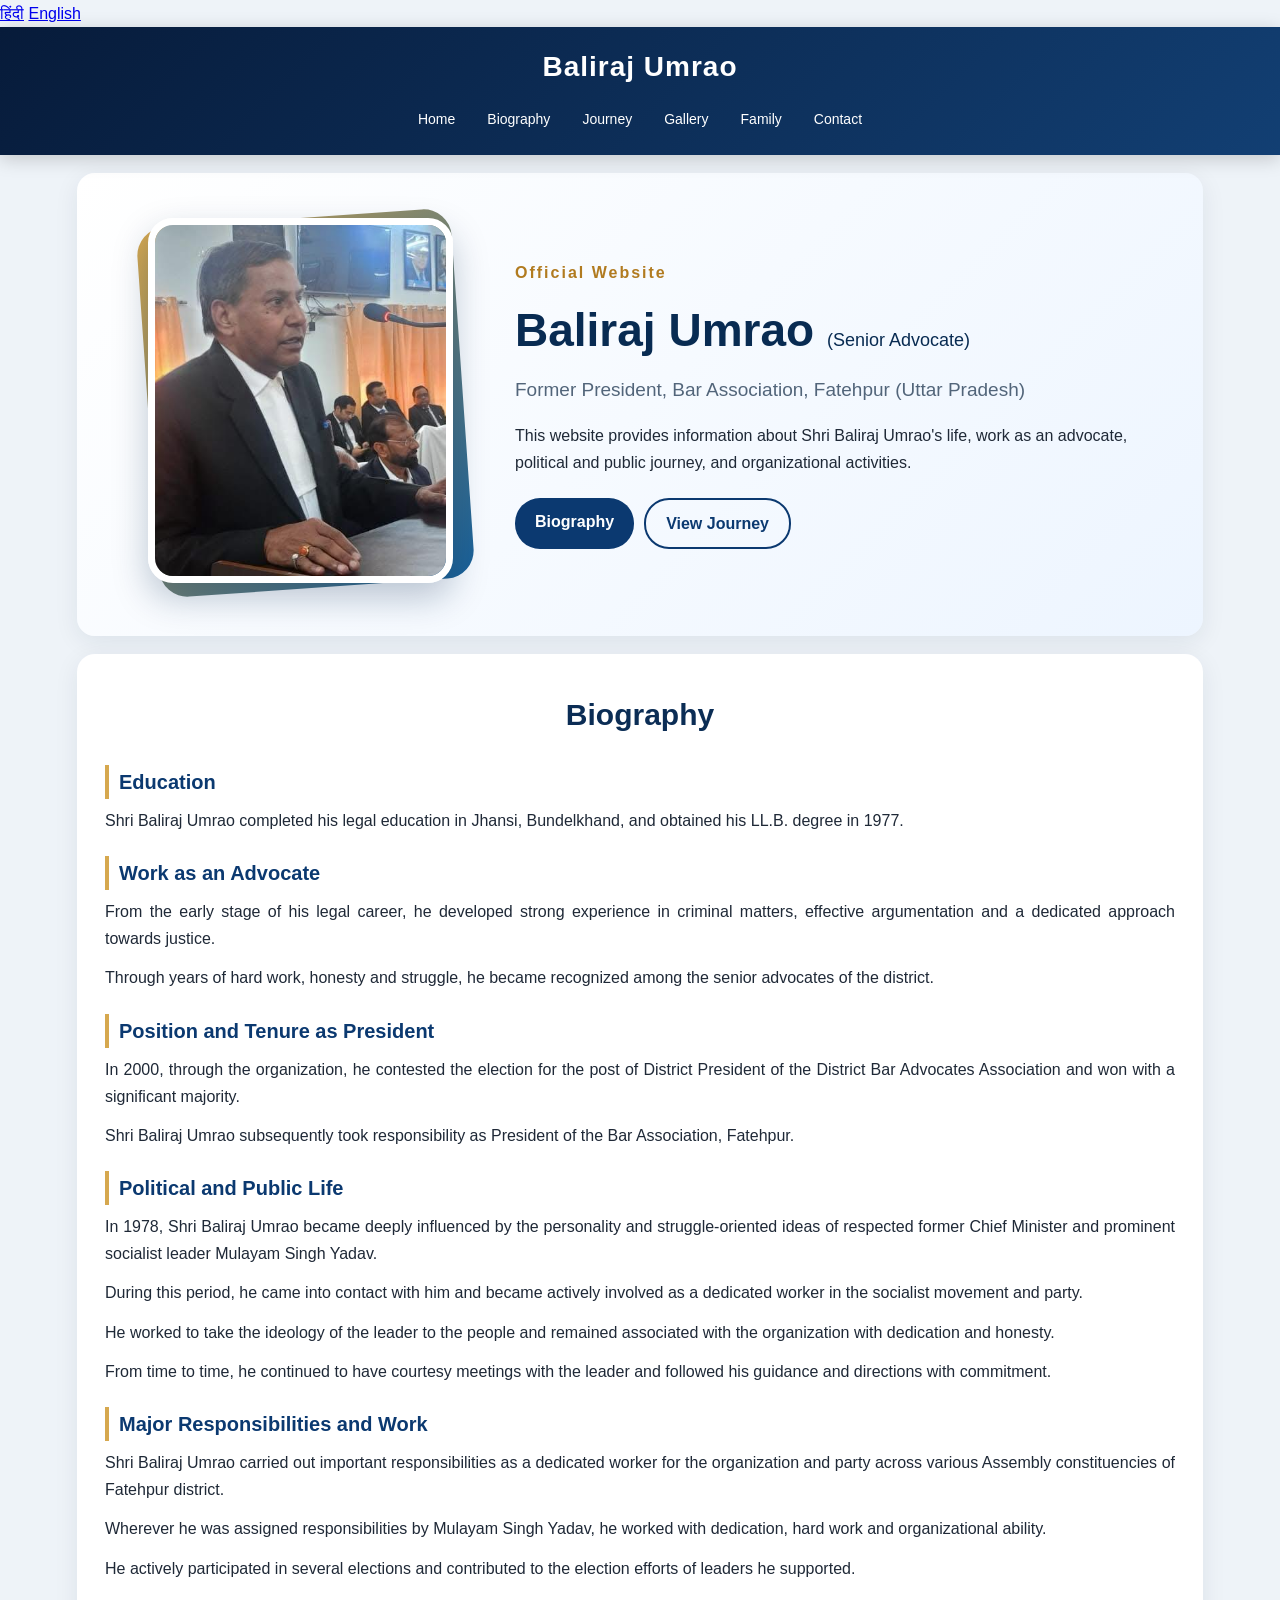
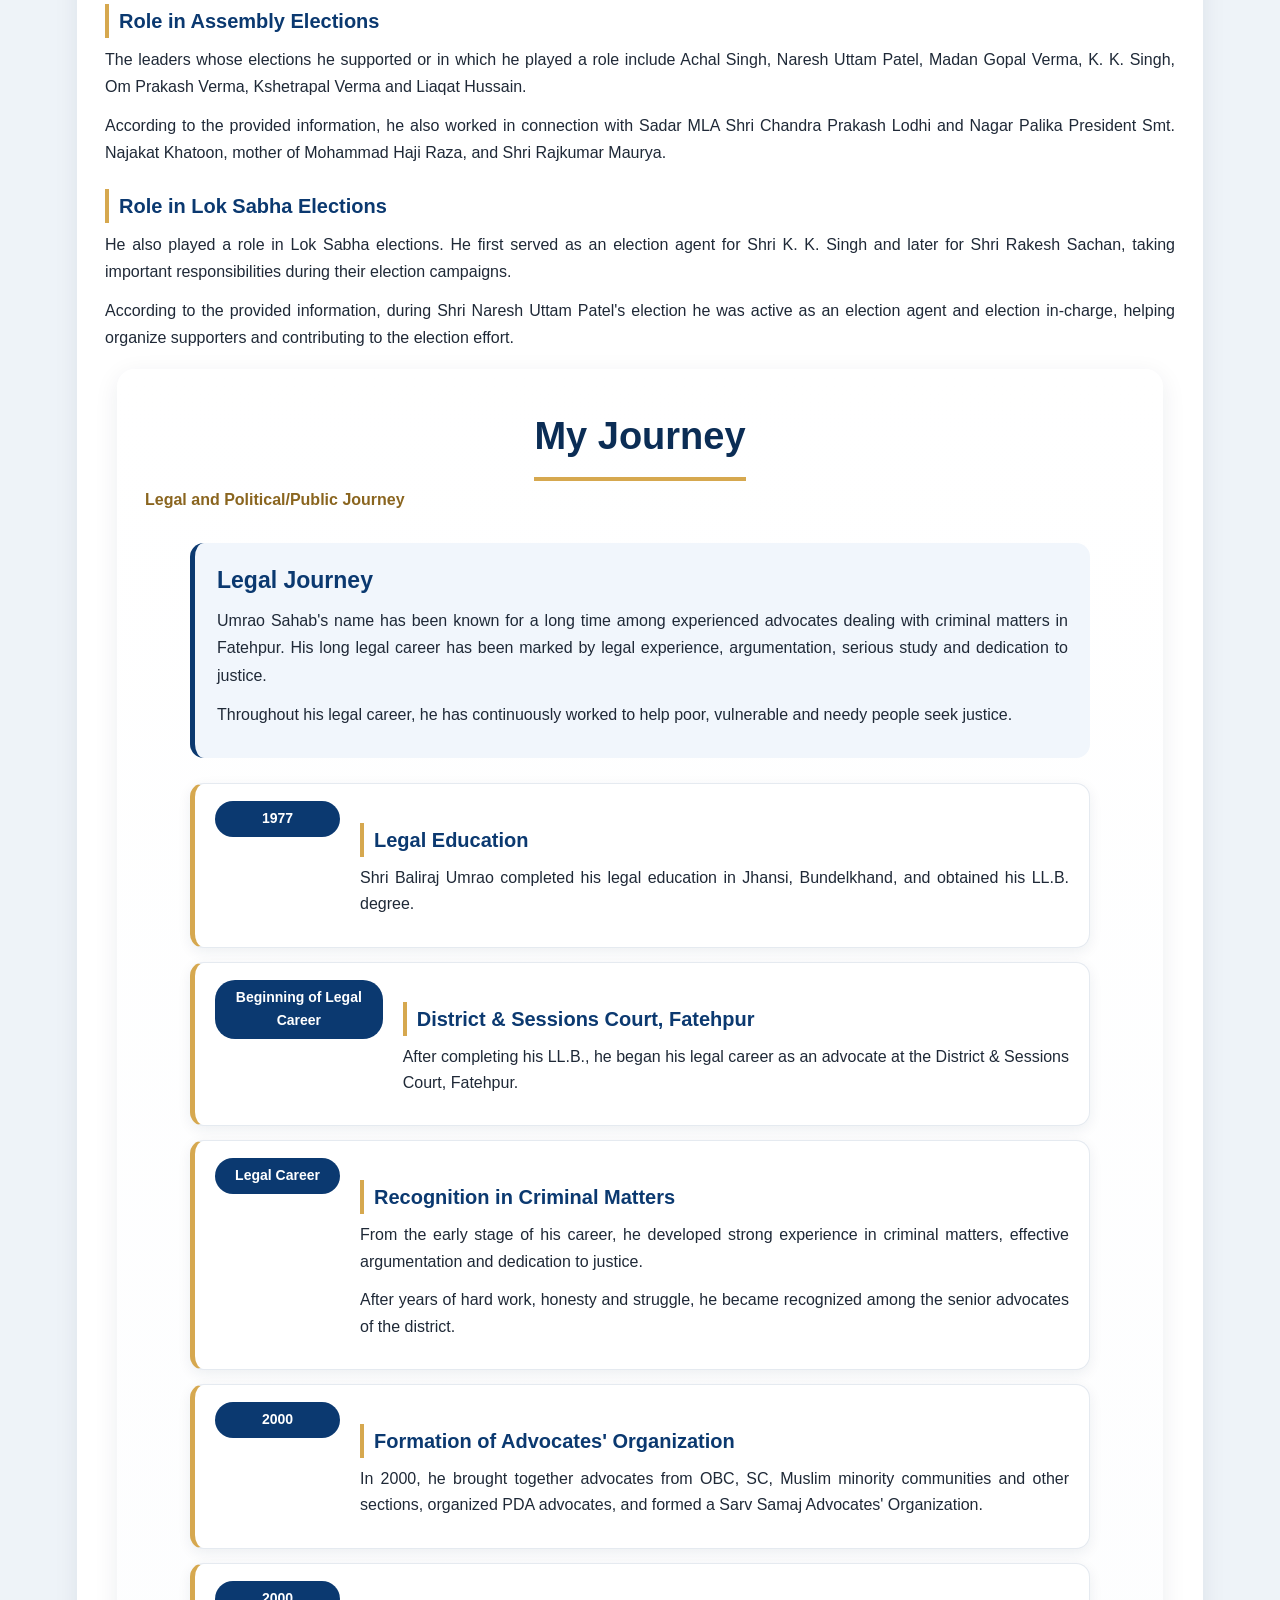
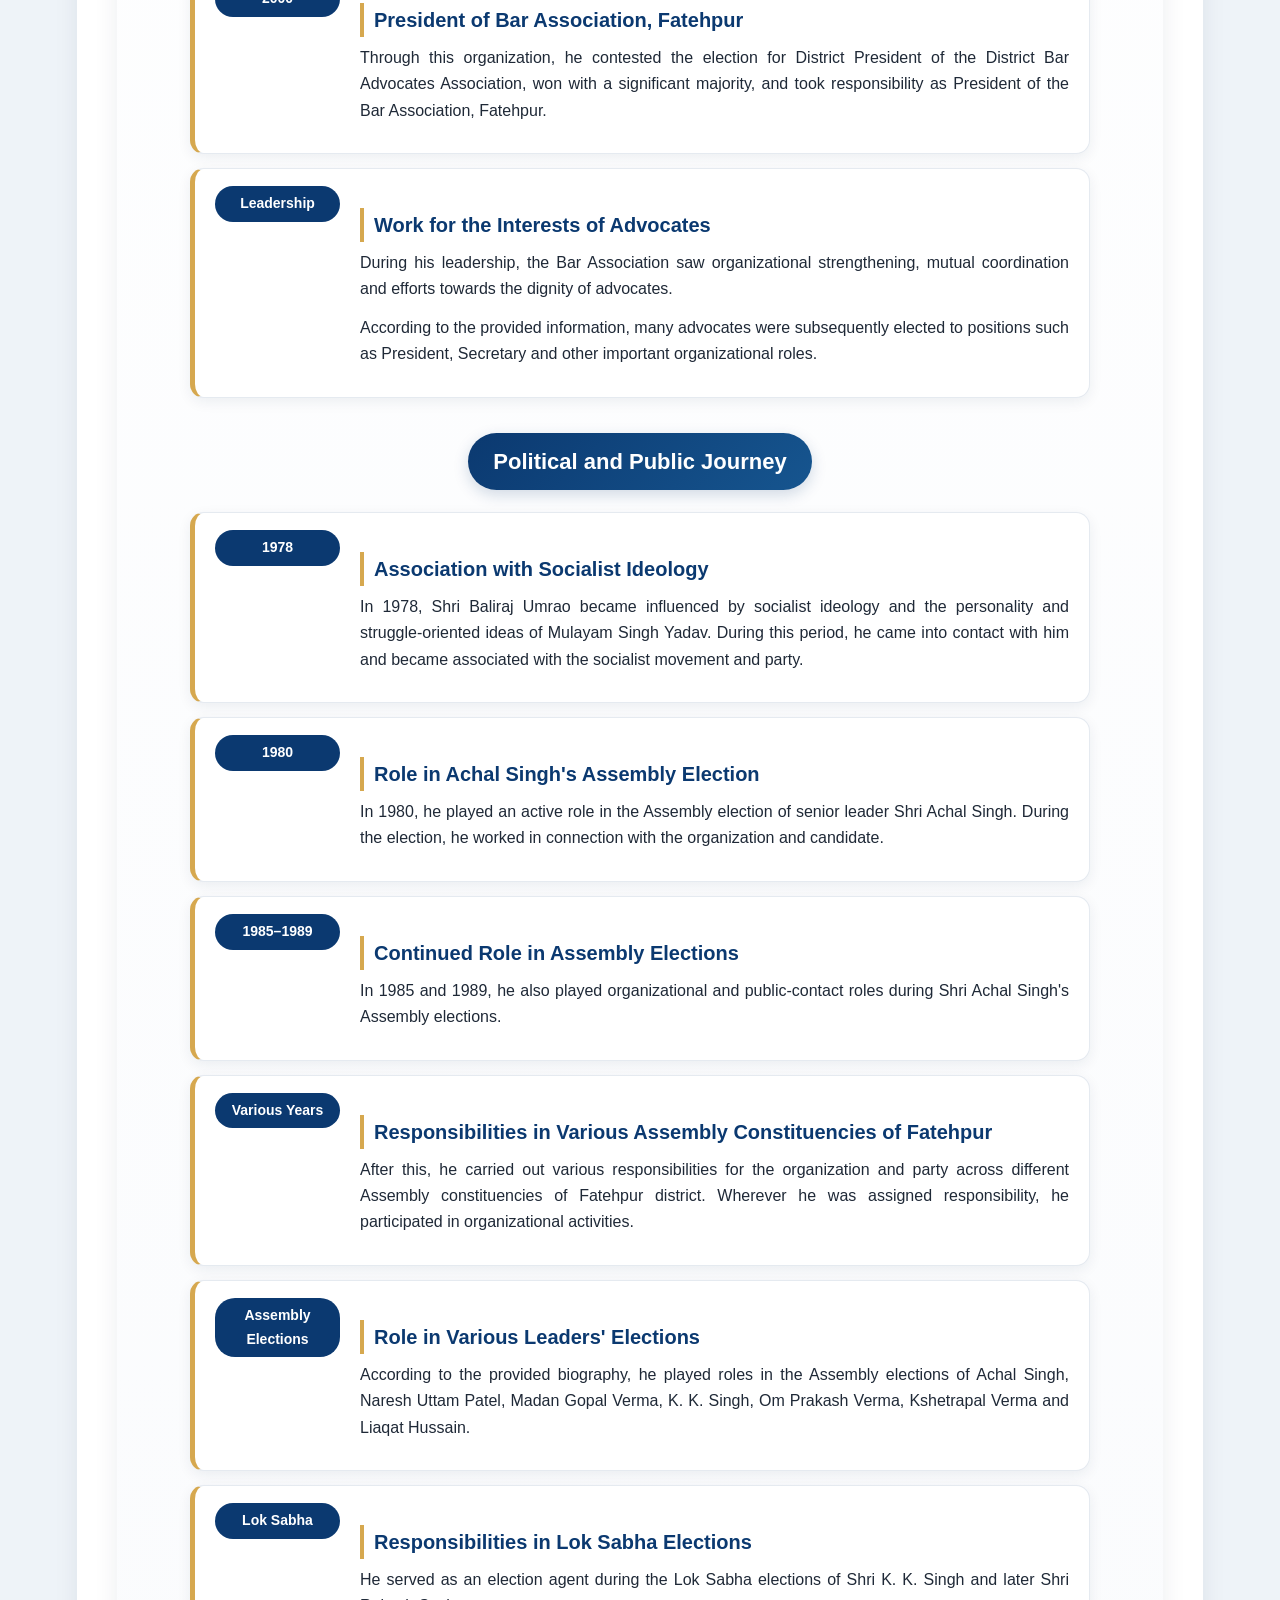
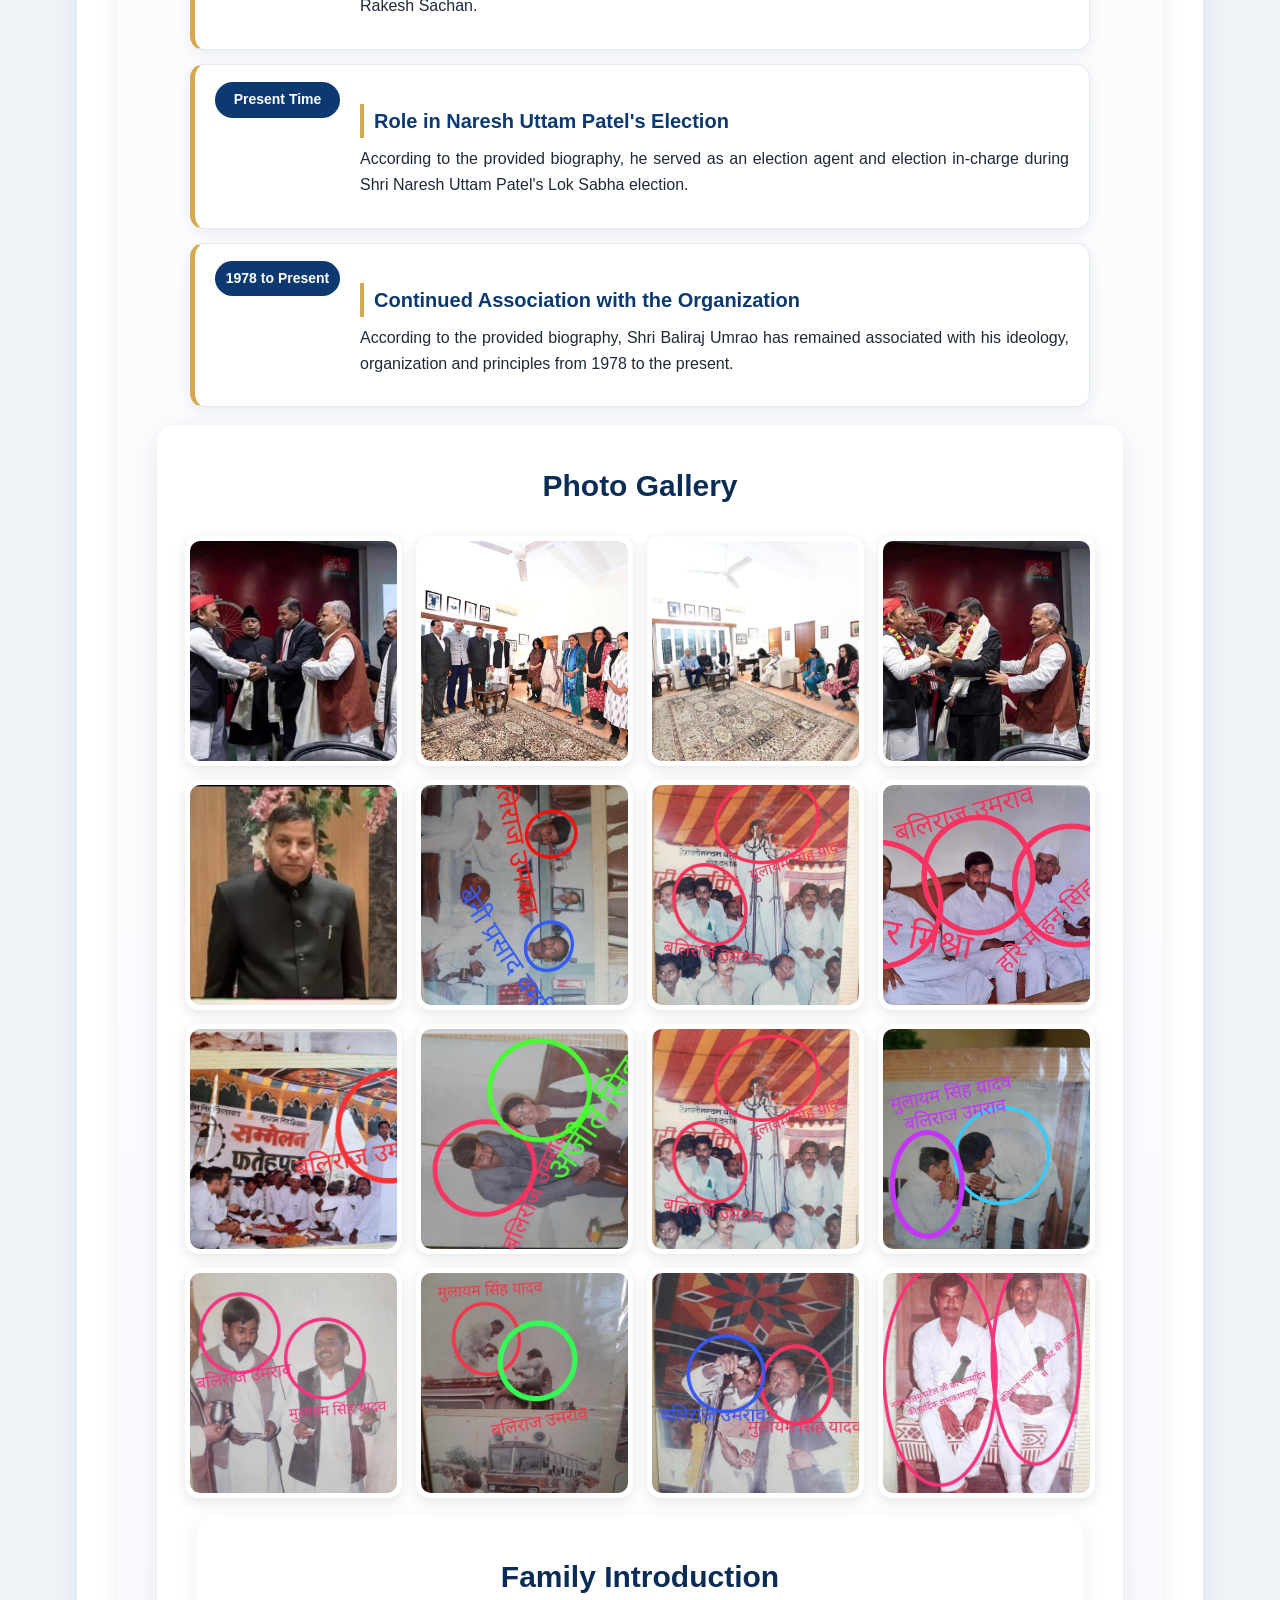
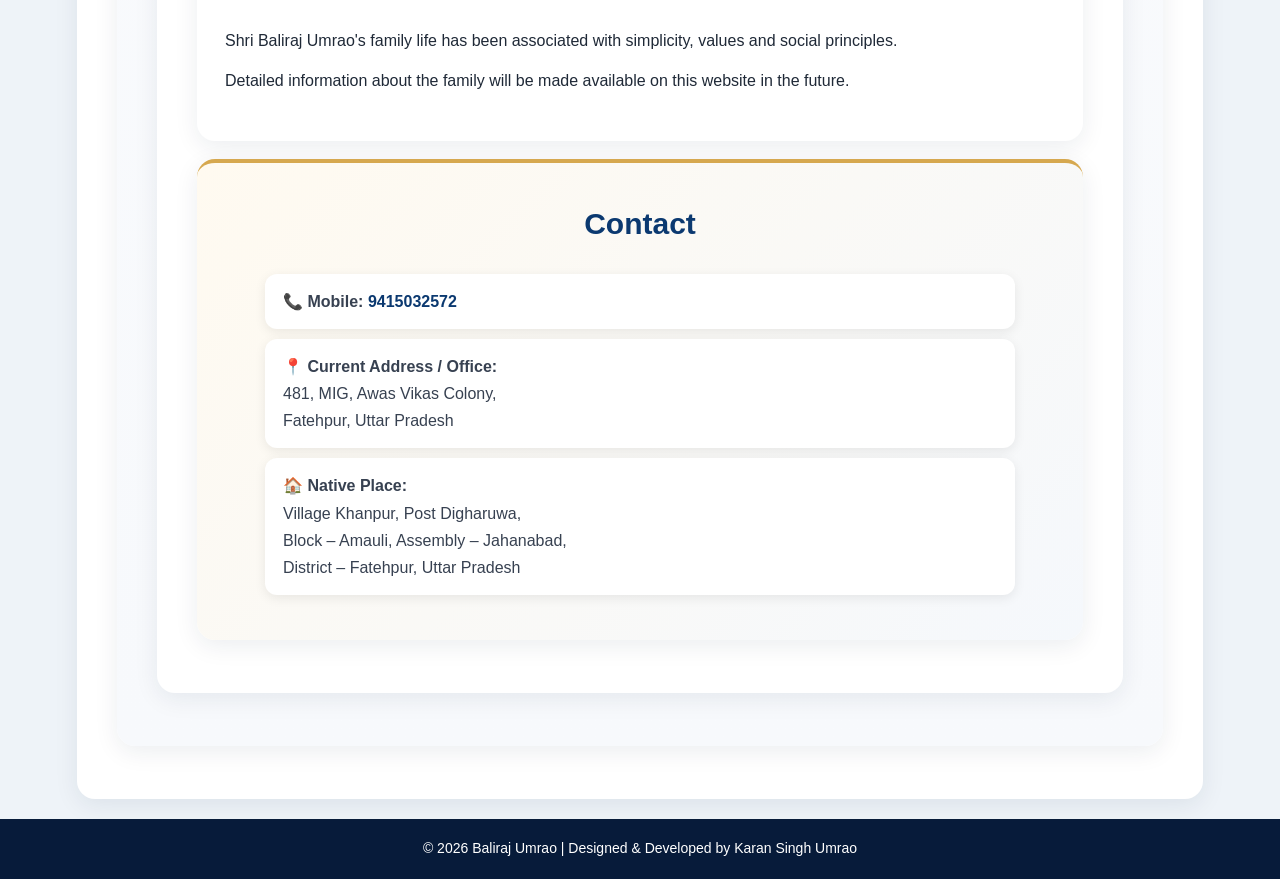
==== english.html @ ae0cee5c "Add files via upload" ====
<!DOCTYPE html>
<html lang="en">

<head>


    <meta charset="UTF-8">
    <meta name="viewport" content="width=device-width, initial-scale=1.0">

    <title>Baliraj Umrao | Senior Advocate & Public Life</title>

    <meta name="description" content="Baliraj Umrao — Senior Advocate and public figure. Information about his biography, legal journey, public life and contact details.">

    <link rel="stylesheet" href="style.css">

<script>
function setLanguage(lang) {
  if (lang === "en") {
    window.location.href = "english.html";
  } else {
    window.location.href = "index.html";
  }
}
</script>

</head>

<body>
<div class="language-switcher">
    <a href="index.html">हिंदी</a>
    <a href="english.html">English</a>
</div>
    <header>

        <h1>Baliraj Umrao</h1>

        <nav>
            <a href="#home">Home</a>
            <a href="#biography">Biography</a>
            <a href="#journey">Journey</a>
            <a href="#gallery">Gallery</a>
            <a href="#family">Family</a>
            <a href="#contact">Contact</a>
        </nav>

    </header>

    <main>

        <!-- HOME -->

        <section id="home">

            <div class="hero-content">

                <div class="hero-photo">

                    <img src="Images/baliraj-umrao.jpg"
                         alt="Baliraj Umrao">

                </div>

                <div class="hero-text">

                    <p class="welcome-text">
                        Official Website
                    </p>

                    <h2>
                        Baliraj Umrao
                        <span class="small-title">
                            (Senior Advocate)
                        </span>
                    </h2>

                    <h3>
                        Former President, Bar Association,
                        Fatehpur (Uttar Pradesh)
                    </h3>

                    <p>
                        This website provides information about
                        Shri Baliraj Umrao's life, work as an
                        advocate, political and public journey,
                        and organizational activities.
                    </p>

                    <div class="hero-buttons">

                        <a href="#biography" class="main-btn">
                            Biography
                        </a>

                        <a href="#journey" class="outline-btn">
                            View Journey
                        </a>

                    </div>

                </div>

            </div>

        </section>


        <!-- BIOGRAPHY -->

        <section id="biography">

            <h2>Biography</h2>

            <h3>Education</h3>

            <p>
                Shri Baliraj Umrao completed his legal education
                in Jhansi, Bundelkhand, and obtained his LL.B.
                degree in 1977.
            </p>

            <h3>Work as an Advocate</h3>

            <p>
                From the early stage of his legal career, he
                developed strong experience in criminal matters,
                effective argumentation and a dedicated approach
                towards justice.
            </p>

            <p>
                Through years of hard work, honesty and struggle,
                he became recognized among the senior advocates
                of the district.
            </p>

            <h3>Position and Tenure as President</h3>

            <p>
                In 2000, through the organization, he contested
                the election for the post of District President
                of the District Bar Advocates Association and
                won with a significant majority.
            </p>

            <p>
                Shri Baliraj Umrao subsequently took responsibility
                as President of the Bar Association, Fatehpur.
            </p>

            <h3>Political and Public Life</h3>

            <p>
                In 1978, Shri Baliraj Umrao became deeply influenced
                by the personality and struggle-oriented ideas of
                respected former Chief Minister and prominent
                socialist leader Mulayam Singh Yadav.
            </p>

            <p>
                During this period, he came into contact with
                him and became actively involved as a dedicated
                worker in the socialist movement and party.
            </p>

            <p>
                He worked to take the ideology of the leader
                to the people and remained associated with the
                organization with dedication and honesty.
            </p>

            <p>
                From time to time, he continued to have courtesy
                meetings with the leader and followed his guidance
                and directions with commitment.
            </p>

            <h3>Major Responsibilities and Work</h3>

            <p>
                Shri Baliraj Umrao carried out important
                responsibilities as a dedicated worker for the
                organization and party across various Assembly
                constituencies of Fatehpur district.
            </p>

            <p>
                Wherever he was assigned responsibilities by
                Mulayam Singh Yadav, he worked with dedication,
                hard work and organizational ability.
            </p>

            <p>
                He actively participated in several elections
                and contributed to the election efforts of
                leaders he supported.
            </p>

            <h3>Role in Assembly Elections</h3>

            <p>
                The leaders whose elections he supported or in
                which he played a role include Achal Singh,
                Naresh Uttam Patel, Madan Gopal Verma,
                K. K. Singh, Om Prakash Verma,
                Kshetrapal Verma and Liaqat Hussain.
            </p>

            <p>
                According to the provided information, he also
                worked in connection with Sadar MLA Shri Chandra
                Prakash Lodhi and Nagar Palika President
                Smt. Najakat Khatoon, mother of Mohammad Haji Raza,
                and Shri Rajkumar Maurya.
            </p>

            <h3>Role in Lok Sabha Elections</h3>

            <p>
                He also played a role in Lok Sabha elections.
                He first served as an election agent for
                Shri K. K. Singh and later for Shri Rakesh Sachan,
                taking important responsibilities during their
                election campaigns.
            </p>

            <p>
                According to the provided information, during
                Shri Naresh Uttam Patel's election he was active
                as an election agent and election in-charge,
                helping organize supporters and contributing
                to the election effort.
            </p>


            <!-- JOURNEY -->

            <section id="journey">

                <div class="journey-heading">

                    <h2>My Journey</h2>

                    <p>
                        Legal and Political/Public Journey
                    </p>

                </div>


                <div class="journey-intro">

                    <h2>Legal Journey</h2>

                    <p>
                        Umrao Sahab's name has been known for a
                        long time among experienced advocates
                        dealing with criminal matters in Fatehpur.
                        His long legal career has been marked by
                        legal experience, argumentation, serious
                        study and dedication to justice.
                    </p>

                    <p>
                        Throughout his legal career, he has
                        continuously worked to help poor, vulnerable
                        and needy people seek justice.
                    </p>

                </div>


                <div class="journey-card">

                    <span>1977</span>

                    <div>

                        <h3>Legal Education</h3>

                        <p>
                            Shri Baliraj Umrao completed his legal
                            education in Jhansi, Bundelkhand, and
                            obtained his LL.B. degree.
                        </p>

                    </div>

                </div>


                <div class="journey-card">

                    <span>Beginning of Legal Career</span>

                    <div>

                        <h3>
                            District & Sessions Court, Fatehpur
                        </h3>

                        <p>
                            After completing his LL.B., he began
                            his legal career as an advocate at the
                            District & Sessions Court, Fatehpur.
                        </p>

                    </div>

                </div>


                <div class="journey-card">

                    <span>Legal Career</span>

                    <div>

                        <h3>
                            Recognition in Criminal Matters
                        </h3>

                        <p>
                            From the early stage of his career,
                            he developed strong experience in
                            criminal matters, effective
                            argumentation and dedication to justice.
                        </p>

                        <p>
                            After years of hard work, honesty and
                            struggle, he became recognized among
                            the senior advocates of the district.
                        </p>

                    </div>

                </div>


                <div class="journey-card">

                    <span>2000</span>

                    <div>

                        <h3>
                            Formation of Advocates' Organization
                        </h3>

                        <p>
                            In 2000, he brought together advocates
                            from OBC, SC, Muslim minority communities
                            and other sections, organized PDA advocates,
                            and formed a Sarv Samaj Advocates' Organization.
                        </p>

                    </div>

                </div>


                <div class="journey-card">

                    <span>2000</span>

                    <div>

                        <h3>
                            President of Bar Association, Fatehpur
                        </h3>

                        <p>
                            Through this organization, he contested
                            the election for District President of
                            the District Bar Advocates Association,
                            won with a significant majority, and
                            took responsibility as President of the
                            Bar Association, Fatehpur.
                        </p>

                    </div>

                </div>


                <div class="journey-card">

                    <span>Leadership</span>

                    <div>

                        <h3>
                            Work for the Interests of Advocates
                        </h3>

                        <p>
                            During his leadership, the Bar Association
                            saw organizational strengthening,
                            mutual coordination and efforts towards
                            the dignity of advocates.
                        </p>

                        <p>
                            According to the provided information,
                            many advocates were subsequently elected
                            to positions such as President, Secretary
                            and other important organizational roles.
                        </p>

                    </div>

                </div>


                <!-- Political Journey -->

                <div class="journey-subtitle">

                    <h2>
                        Political and Public Journey
                    </h2>

                </div>


                <div class="journey-card">

                    <span>1978</span>

                    <div>

                        <h3>
                            Association with Socialist Ideology
                        </h3>

                        <p>
                            In 1978, Shri Baliraj Umrao became
                            influenced by socialist ideology and
                            the personality and struggle-oriented
                            ideas of Mulayam Singh Yadav.
                            During this period, he came into contact
                            with him and became associated with the
                            socialist movement and party.
                        </p>

                    </div>

                </div>


                <div class="journey-card">

                    <span>1980</span>

                    <div>

                        <h3>
                            Role in Achal Singh's Assembly Election
                        </h3>

                        <p>
                            In 1980, he played an active role in
                            the Assembly election of senior leader
                            Shri Achal Singh. During the election,
                            he worked in connection with the
                            organization and candidate.
                        </p>

                    </div>

                </div>


                <div class="journey-card">

                    <span>1985–1989</span>

                    <div>

                        <h3>
                            Continued Role in Assembly Elections
                        </h3>

                        <p>
                            In 1985 and 1989, he also played
                            organizational and public-contact roles
                            during Shri Achal Singh's Assembly
                            elections.
                        </p>

                    </div>

                </div>


                <div class="journey-card">

                    <span>Various Years</span>

                    <div>

                        <h3>
                            Responsibilities in Various
                            Assembly Constituencies of Fatehpur
                        </h3>

                        <p>
                            After this, he carried out various
                            responsibilities for the organization
                            and party across different Assembly
                            constituencies of Fatehpur district.
                            Wherever he was assigned responsibility,
                            he participated in organizational activities.
                        </p>

                    </div>

                </div>


                <div class="journey-card">

                    <span>Assembly Elections</span>

                    <div>

                        <h3>
                            Role in Various Leaders' Elections
                        </h3>

                        <p>
                            According to the provided biography,
                            he played roles in the Assembly elections
                            of Achal Singh, Naresh Uttam Patel,
                            Madan Gopal Verma, K. K. Singh,
                            Om Prakash Verma, Kshetrapal Verma
                            and Liaqat Hussain.
                        </p>

                    </div>

                </div>


                <div class="journey-card">

                    <span>Lok Sabha</span>

                    <div>

                        <h3>
                            Responsibilities in Lok Sabha Elections
                        </h3>

                        <p>
                            He served as an election agent during
                            the Lok Sabha elections of Shri K. K. Singh
                            and later Shri Rakesh Sachan.
                        </p>

                    </div>

                </div>


                <div class="journey-card">

                    <span>Present Time</span>

                    <div>

                        <h3>
                            Role in Naresh Uttam Patel's Election
                        </h3>

                        <p>
                            According to the provided biography,
                            he served as an election agent and
                            election in-charge during Shri Naresh
                            Uttam Patel's Lok Sabha election.
                        </p>

                    </div>

                </div>


                <div class="journey-card">

                    <span>1978 to Present</span>

                    <div>

                        <h3>
                            Continued Association with the Organization
                        </h3>

                        <p>
                            According to the provided biography,
                            Shri Baliraj Umrao has remained associated
                            with his ideology, organization and
                            principles from 1978 to the present.
                        </p>

                    </div>

                </div>


                <!-- GALLERY -->

                <section id="gallery">

                    <h2>Photo Gallery</h2>

                    <div class="gallery-grid">

                        <div class="gallery-item">
                            <img src="Images/photo1.jpg"
                                 alt="Baliraj Umrao"
                                 onclick="openImage(this.src)">
                        </div>

                        <div class="gallery-item">
                            <img src="Images/photo2.jpg"
                                 alt="Baliraj Umrao"
                                 onclick="openImage(this.src)">
                        </div>

                        <div class="gallery-item">
                            <img src="Images/photo3.jpg"
                                 alt="Baliraj Umrao"
                                 onclick="openImage(this.src)">
                        </div>

                        <div class="gallery-item">
                            <img src="Images/photo4.jpg"
                                 alt="Baliraj Umrao"
                                 onclick="openImage(this.src)">
                        </div>

                        <div class="gallery-item">
                            <img src="Images/photo5.jpg"
                                 alt="Baliraj Umrao"
                                 onclick="openImage(this.src)">
                        </div>

                        <div class="gallery-item">
                            <img src="Images/photo6.jpg"
                                 alt="Baliraj Umrao"
                                 onclick="openImage(this.src)">
                        </div>

                        <div class="gallery-item">
                            <img src="Images/photo7.jpg"
                                 alt="Baliraj Umrao"
                                 onclick="openImage(this.src)">
                        </div>

                        <div class="gallery-item">
                            <img src="Images/photo8.jpg"
                                 alt="Baliraj Umrao"
                                 onclick="openImage(this.src)">
                        </div>

                        <div class="gallery-item">
                            <img src="Images/photo9.jpg"
                                 alt="Baliraj Umrao"
                                 onclick="openImage(this.src)">
                        </div>

                        <div class="gallery-item">
                            <img src="Images/photo10.jpg"
                                 alt="Baliraj Umrao"
                                 onclick="openImage(this.src)">
                        </div>

                        <div class="gallery-item">
                            <img src="Images/photo11.jpg"
                                 alt="Baliraj Umrao"
                                 onclick="openImage(this.src)">
                        </div>

                        <div class="gallery-item">
                            <img src="Images/photo12.jpg"
                                 alt="Baliraj Umrao"
                                 onclick="openImage(this.src)">
                        </div>

                        <div class="gallery-item">
                            <img src="Images/photo13.jpg"
                                 alt="Baliraj Umrao"
                                 onclick="openImage(this.src)">
                        </div>

                        <div class="gallery-item">
                            <img src="Images/photo14.jpg"
                                 alt="Baliraj Umrao"
                                 onclick="openImage(this.src)">
                        </div>

                        <div class="gallery-item">
                            <img src="Images/photo15.jpg"
                                 alt="Baliraj Umrao"
                                 onclick="openImage(this.src)">
                        </div>

                        <div class="gallery-item">
                            <img src="Images/photo16.jpg"
                                 alt="Baliraj Umrao"
                                 onclick="openImage(this.src)">
                        </div>

                    </div>


                    <!-- FAMILY -->

                    <section id="family">

                        <h2>Family Introduction</h2>

                        <p>
                            Shri Baliraj Umrao's family life has
                            been associated with simplicity,
                            values and social principles.
                        </p>

                        <p>
                            Detailed information about the family
                            will be made available on this website
                            in the future.
                        </p>

                    </section>


                    <!-- CONTACT -->

                    <section id="contact">

                        <h2>Contact</h2>

                        <p>
                            📞 <strong>Mobile:</strong>
                            <a href="tel:9415032572">
                                9415032572
                            </a>
                        </p>

                        <p>
                            📍 <strong>Current Address / Office:</strong><br>
                            481, MIG, Awas Vikas Colony,<br>
                            Fatehpur, Uttar Pradesh
                        </p>

                        <p>
                            🏠 <strong>Native Place:</strong><br>
                            Village Khanpur, Post Digharuwa,<br>
                            Block – Amauli, Assembly – Jahanabad,<br>
                            District – Fatehpur, Uttar Pradesh
                        </p>

                    </section>

    </main>

    <footer>

        <p>
            © 2026 Baliraj Umrao |
            Designed & Developed by Karan Singh Umrao
        </p>

    </footer>

    <script src="script.js"></script>

</body>

</html>
---- style.css ----
/* ===== RESET ===== */
* {
    margin: 0;
    padding: 0;
    box-sizing: border-box;
}

html {
    scroll-behavior: smooth;
}

body {
    font-family: Arial, sans-serif;
    background: #eef3f8;
    color: #1f2937;
    line-height: 1.7;
}

/* ===== HEADER ===== */
header {
    background: linear-gradient(135deg, #071b3a, #123f73);
    color: white;
    padding: 16px 20px;
    text-align: center;
    position: sticky;
    top: 0;
    z-index: 1000;
    box-shadow: 0 4px 18px rgba(0,0,0,0.18);
}

header h1 {
    font-size: 28px;
    margin-bottom: 10px;
    letter-spacing: 1px;
}

nav {
    display: flex;
    justify-content: center;
    flex-wrap: wrap;
    gap: 6px;
}

nav a {
    color: white;
    text-decoration: none;
    padding: 7px 13px;
    border-radius: 20px;
    font-size: 14px;
    transition: 0.3s;
}

nav a:hover {
    background: #d6a84f;
    color: #071b3a;
}

/* ===== MAIN ===== */
main {
    max-width: 1150px;
    margin: auto;
}

section {
    background: white;
    margin: 18px 12px;
    padding: 35px 28px;
    border-radius: 18px;
    box-shadow: 0 6px 25px rgba(15, 35, 60, 0.08);
}

section > h2 {
    text-align: center;
    font-size: 30px;
    color: #0b2d55;
    margin-bottom: 25px;
}

/* ===== HOME ===== */
#home {
    background: linear-gradient(135deg, #ffffff, #edf5ff);
    padding: 45px 30px;
}

.hero-content {
    max-width: 1000px;
    margin: auto;
    display: flex;
    align-items: center;
    gap: 55px;
}

.hero-photo {
    flex: 0 0 320px;
    text-align: center;
}

.hero-photo img {
    width: 285px;
    height: 340px;
    object-fit: cover;
    border-radius: 20px;
    border: 5px solid white;
    box-shadow: 0 10px 30px rgba(0,0,0,0.2);
}

.hero-text {
    flex: 1;
}

.welcome-text {
    color: #b17b20;
    font-weight: bold;
    letter-spacing: 2px;
    margin-bottom: 5px;
}

.hero-text h2 {
    font-size: 46px;
    color: #082b52;
    margin-bottom: 5px;
}

.hero-text h3 {
    font-size: 19px;
    font-weight: normal;
    color: #52657a;
    margin-bottom: 15px;
}

.hero-text > p:not(.welcome-text) {
    font-size: 16px;
    margin-bottom: 22px;
}

.hero-buttons {
    display: flex;
    gap: 10px;
    flex-wrap: wrap;
}

.main-btn,
.outline-btn {
    display: inline-block;
    padding: 10px 20px;
    border-radius: 25px;
    text-decoration: none;
    font-weight: bold;
    transition: 0.3s;
}

.main-btn {
    background: #0b3970;
    color: white;
}

.main-btn:hover {
    background: #d6a84f;
    color: #071b3a;
}

.outline-btn {
    border: 2px solid #0b3970;
    color: #0b3970;
}

.outline-btn:hover {
    background: #0b3970;
    color: white;
}

/* ===== BIOGRAPHY ===== */
#biography h3 {
    margin-top: 22px;
    margin-bottom: 8px;
    color: #0b3970;
    font-size: 20px;
    border-left: 4px solid #d6a84f;
    padding-left: 10px;
}

#biography p {
    margin-bottom: 12px;
    font-size: 16px;
    text-align: justify;
}

/* ===== JOURNEY ===== */
/* ===== JOURNEY ===== */

#journey {
    background: linear-gradient(180deg, #ffffff, #f7f9fc);
    position: relative;
}

.journey-heading {
    text-align: center;
    margin-bottom: 30px;
}

.journey-heading h2 {
    display: inline-block;
    font-size: 38px;
    color: #0b2d55;
    padding-bottom: 8px;
    border-bottom: 4px solid #d6a84f;
}

.journey-heading p {
    margin-top: 5px;
    color: #8a651f;
    font-weight: bold;
}

/* Intro */
.journey-intro {
    max-width: 900px;
    margin: 0 auto 25px;
    padding: 18px 22px;
    background: #f1f6fc;
    border-radius: 14px;
    border-left: 5px solid #0b3970;
}

.journey-intro h2 {
    color: #0b3970;
    font-size: 23px;
    margin-bottom: 7px;
}

.journey-intro p {
    font-size: 15px;
}

/* Timeline Cards */
.journey-card {
    max-width: 900px;
    margin: 0 auto 14px;
    padding: 17px 20px;
    display: flex;
    gap: 20px;
    background: white;
    border-radius: 14px;
    border: 1px solid #e5eaf0;
    border-left: 5px solid #d6a84f;
    box-shadow: 0 4px 14px rgba(20, 45, 75, 0.07);
    transition: 0.3s ease;
}

.journey-card:hover {
    transform: translateX(5px);
    box-shadow: 0 8px 22px rgba(20, 45, 75, 0.12);
}

.journey-card > span {
    min-width: 125px;
    height: fit-content;
    text-align: center;
    padding: 6px 10px;
    background: #0b3970;
    color: white;
    border-radius: 20px;
    font-size: 14px;
    font-weight: bold;
}

.journey-card h3 {
    color: #0b2d55;
    font-size: 19px;
    margin-bottom: 5px;
}

.journey-card p {
    font-size: 15px;
    line-height: 1.65;
    margin-bottom: 7px;
}

/* Political/Public Journey Heading */
.journey-subtitle {
    text-align: center;
    margin: 35px 0 22px;
}

.journey-subtitle h2 {
    display: inline-block;
    color: white;
    background: linear-gradient(135deg, #0b3970, #16558f);
    padding: 10px 25px;
    border-radius: 30px;
    font-size: 22px;
    box-shadow: 0 5px 15px rgba(11,57,112,0.18);
}

/* Mobile */
@media (max-width: 600px) {

    .journey-heading h2 {
        font-size: 30px;
    }

    .journey-intro {
        padding: 16px;
    }

    .journey-card {
        flex-direction: column;
        gap: 8px;
        padding: 15px;
    }

    .journey-card > span {
        min-width: auto;
        width: fit-content;
    }

    .journey-card h3 {
        font-size: 18px;
    }

    .journey-card p {
        font-size: 14px;
    }

    .journey-subtitle h2 {
        font-size: 19px;
        padding: 9px 18px;
    }
}
/* ===== JOURNEY ===== */

#journey {
    background: linear-gradient(180deg, #ffffff, #f7f9fc);
    position: relative;
}

.journey-heading {
    text-align: center;
    margin-bottom: 30px;
}

.journey-heading h2 {
    display: inline-block;
    font-size: 38px;
    color: #0b2d55;
    padding-bottom: 8px;
    border-bottom: 4px solid #d6a84f;
}

.journey-heading p {
    margin-top: 5px;
    color: #8a651f;
    font-weight: bold;
}

/* Intro */
.journey-intro {
    max-width: 900px;
    margin: 0 auto 25px;
    padding: 18px 22px;
    background: #f1f6fc;
    border-radius: 14px;
    border-left: 5px solid #0b3970;
}

.journey-intro h2 {
    color: #0b3970;
    font-size: 23px;
    margin-bottom: 7px;
}

.journey-intro p {
    font-size: 15px;
}

/* Timeline Cards */
.journey-card {
    max-width: 900px;
    margin: 0 auto 14px;
    padding: 17px 20px;
    display: flex;
    gap: 20px;
    background: white;
    border-radius: 14px;
    border: 1px solid #e5eaf0;
    border-left: 5px solid #d6a84f;
    box-shadow: 0 4px 14px rgba(20, 45, 75, 0.07);
    transition: 0.3s ease;
}

.journey-card:hover {
    transform: translateX(5px);
    box-shadow: 0 8px 22px rgba(20, 45, 75, 0.12);
}

.journey-card > span {
    min-width: 125px;
    height: fit-content;
    text-align: center;
    padding: 6px 10px;
    background: #0b3970;
    color: white;
    border-radius: 20px;
    font-size: 14px;
    font-weight: bold;
}

.journey-card h3 {
    color: #0b2d55;
    font-size: 19px;
    margin-bottom: 5px;
}

.journey-card p {
    font-size: 15px;
    line-height: 1.65;
    margin-bottom: 7px;
}

/* Political/Public Journey Heading */
.journey-subtitle {
    text-align: center;
    margin: 35px 0 22px;
}

.journey-subtitle h2 {
    display: inline-block;
    color: white;
    background: linear-gradient(135deg, #0b3970, #16558f);
    padding: 10px 25px;
    border-radius: 30px;
    font-size: 22px;
    box-shadow: 0 5px 15px rgba(11,57,112,0.18);
}

/* Mobile */
@media (max-width: 600px) {

    .journey-heading h2 {
        font-size: 30px;
    }

    .journey-intro {
        padding: 16px;
    }

    .journey-card {
        flex-direction: column;
        gap: 8px;
        padding: 15px;
    }

    .journey-card > span {
        min-width: auto;
        width: fit-content;
    }

    .journey-card h3 {
        font-size: 18px;
    }

    .journey-card p {
        font-size: 14px;
    }

    .journey-subtitle h2 {
        font-size: 19px;
        padding: 9px 18px;
    }
}

/* ===== GALLERY ===== */
#gallery {
    text-align: center;
}

.gallery-grid {
    display: grid;
    grid-template-columns: repeat(4, 1fr);
    gap: 14px;
}

.gallery-item {
    overflow: hidden;
    border-radius: 14px;
    background: white;
    padding: 5px;
    box-shadow: 0 4px 14px rgba(0,0,0,0.1);
}

.gallery-item img {
    width: 100%;
    height: 220px;
    object-fit: cover;
    display: block;
    border-radius: 10px;
    cursor: pointer;
    transition: 0.35s;
}

.gallery-item:hover img {
    transform: scale(1.05);
}

/* ===== FAMILY ===== */
#family {
    text-align: center;
    min-height: 120px;
}

/* ===== CONTACT ===== */
#contact {
    background: linear-gradient(135deg, #fffaf0, #f5f8fc);
    color: #1f2937;
    border-top: 4px solid #d6a84f;
}

#contact h2 {
    color: #0b3970;
}

#contact p {
    background: white;
    color: #374151;
    padding: 14px 18px;
    border-radius: 12px;
    margin: 10px auto;
    max-width: 750px;
    box-shadow: 0 3px 12px rgba(0,0,0,0.08);
}

#contact a {
    color: #0b3970;
    font-weight: bold;
    text-decoration: none;
}
/* ===== FOOTER ===== */
footer {
    background: #071b3a;
    color: white;
    text-align: center;
    padding: 18px;
    margin-top: 20px;
    font-size: 14px;
}

/* ===== IMAGE POPUP ===== */
.image-popup {
    position: fixed;
    inset: 0;
    background: rgba(0,0,0,0.92);
    display: flex;
    align-items: center;
    justify-content: center;
    z-index: 9999;
    padding: 20px;
}

.image-popup img {
    max-width: 90%;
    max-height: 90vh;
    object-fit: contain;
    border-radius: 10px;
}

.close-popup {
    position: absolute;
    top: 15px;
    right: 25px;
    color: white;
    font-size: 42px;
    font-weight: bold;
    cursor: pointer;
}

.close-popup:hover {
    opacity: 0.7;
}

/* ===== MOBILE ===== */
@media (max-width: 800px) {

    header h1 {
        font-size: 24px;
    }

    .hero-content {
        flex-direction: column;
        text-align: center;
        gap: 25px;
    }

    .hero-photo {
        flex-basis: auto;
    }

    .hero-photo img {
        width: 230px;
        height: 280px;
    }

    .hero-text h2 {
        font-size: 34px;
    }

    .hero-buttons {
        justify-content: center;
    }

    .gallery-grid {
        grid-template-columns: repeat(2, 1fr);
    }

    .gallery-item img {
        height: 190px;
    }
}

@media (max-width: 500px) {

    section {
        margin: 12px 8px;
        padding: 25px 16px;
    }

    nav a {
        font-size: 13px;
        padding: 6px 10px;
    }

    .hero-text h2 {
        font-size: 30px;
    }

    .journey-heading h2 {
        font-size: 30px;
    }

    .journey-card {
        flex-direction: column;
        gap: 5px;
        padding: 15px;
    }

    .journey-card > span {
        min-width: auto;
    }

    .gallery-grid {
        grid-template-columns: 1fr;
    }

    .gallery-item img {
        height: 270px;
    }
}
/* ===== HERO PHOTO PREMIUM ===== */

.hero-photo {
    position: relative;
}

.hero-photo::before {
    content: "";
    position: absolute;
    width: 315px;
    height: 370px;
    border-radius: 28px;
    background: linear-gradient(135deg, #d6a84f, #17609a);
    z-index: 0;
    transform: rotate(-4deg);
}

.hero-photo img {
    position: relative;
    z-index: 1;
    width: 305px;
    height: 365px;
    border: 7px solid white;
    border-radius: 25px;
    object-fit: cover;
    box-shadow: 0 15px 35px rgba(7, 39, 75, 0.25);
}

.small-title {
    font-size: 18px;
    font-weight: normal;
    color: #082b52;
    white-space: nowrap;
}

@media (max-width: 600px) {
    .hero-photo::before {
        width: 250px;
        height: 300px;
    }

    .hero-photo img {
        width: 240px;
        height: 290px;
    }

    .small-title {
        font-size: 14px;
    }
}
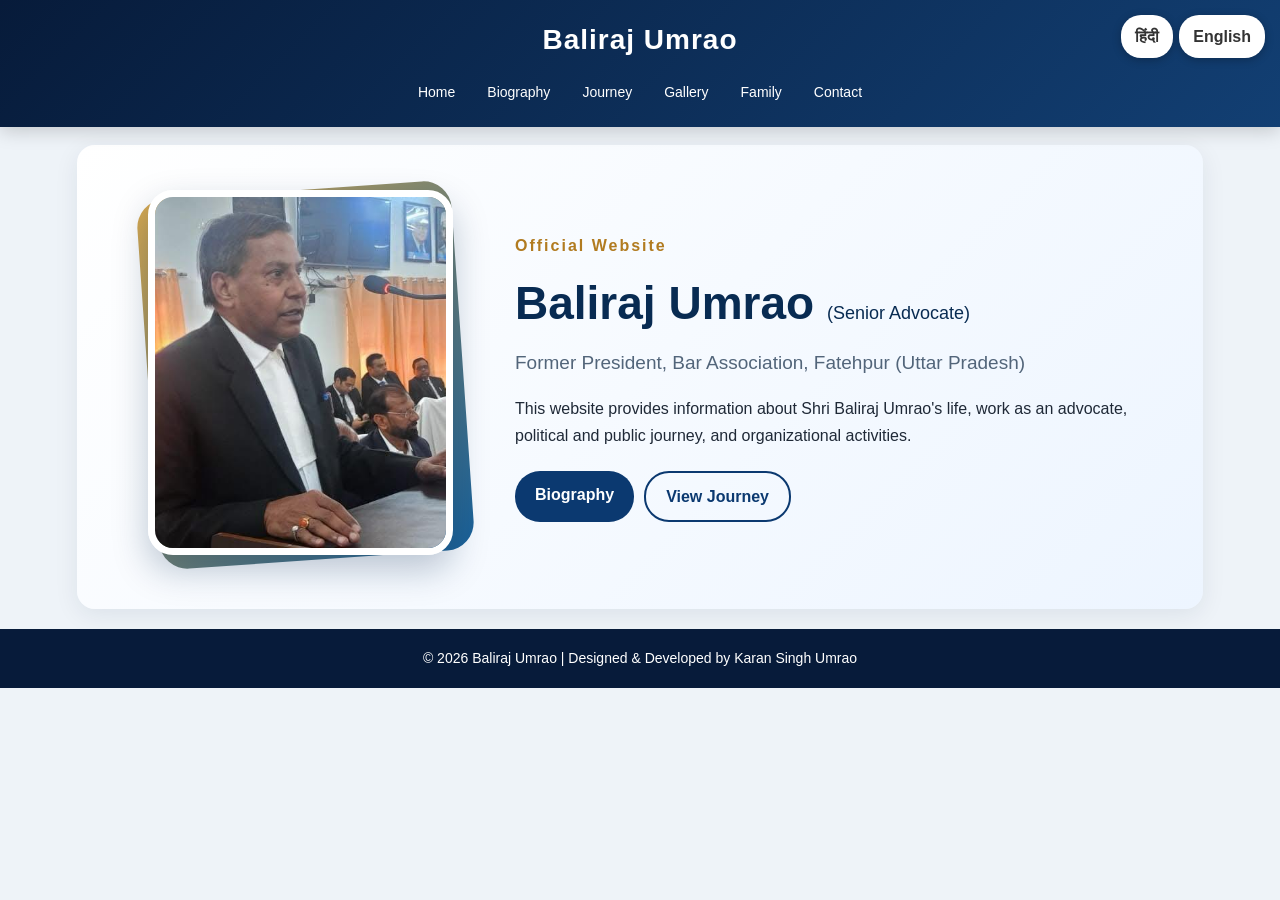
==== commit 303fdddc: "Update english.html" ====
--- a/english.html
+++ b/english.html
@@ -10,6 +10,11 @@
     <title>Baliraj Umrao | Senior Advocate & Public Life</title>
 
     <meta name="description" content="Baliraj Umrao — Senior Advocate and public figure. Information about his biography, legal journey, public life and contact details.">
+
+<meta name="keywords" content="Baliraj Umrao, Senior Advocate, Fatehpur Advocate, Advocate Baliraj Umrao, Fatehpur Uttar Pradesh">
+<meta name="author" content="Baliraj Umrao">
+<meta name="robots" content="index, follow">
+<meta name="googlebot" content="index, follow">
 
     <link rel="stylesheet" href="style.css">
 
@@ -27,25 +32,53 @@
 
 <body>
 <div class="language-switcher">
-    <a href="index.html">हिंदी</a>
+    <a href="index.html"
+onclick="switchLanguage('index.html');
+return false;">हिंदी</a>
     <a href="english.html">English</a>
 </div>
     <header>
 
         <h1>Baliraj Umrao</h1>
 
-        <nav>
-            <a href="#home">Home</a>
-            <a href="#biography">Biography</a>
-            <a href="#journey">Journey</a>
-            <a href="#gallery">Gallery</a>
-            <a href="#family">Family</a>
-            <a href="#contact">Contact</a>
-        </nav>
+       <nav>
+    <a href="#" onclick="showSection('home'); return false;">Home</a>
+    <a href="#" onclick="showSection('biography'); return false;">Biography</a>
+    <a href="#" onclick="showSection('journey'); return false;">Journey</a>
+    <a href="#" onclick="showSection('gallery'); return false;">Gallery</a>
+    <a href="#" onclick="showSection('family'); return false;">Family</a>
+    <a href="#" onclick="showSection('contact'); return false;">Contact</a>
+</nav>
 
     </header>
 
     <main>
+<script>
+function showSection(sectionId) {
+
+    const sections = document.querySelectorAll("main > section");
+
+    sections.forEach(section => {
+        section.style.display = "none";
+    });
+
+    document.getElementById(sectionId).style.display = "block";
+
+    const navLinks = document.querySelectorAll("nav a");
+
+    navLinks.forEach(link => {
+        link.classList.remove("active");
+    });
+
+    const activeLink = document.querySelector(
+        'nav a[onclick*="' + sectionId + '"]'
+    );
+
+    if (activeLink) {
+        activeLink.classList.add("active");
+    }
+}
+</script>
 
         <!-- HOME -->
 
@@ -87,13 +120,13 @@
 
                     <div class="hero-buttons">
 
-                        <a href="#biography" class="main-btn">
-                            Biography
-                        </a>
-
-                        <a href="#journey" class="outline-btn">
-                            View Journey
-                        </a>
+                        <a href="#" class="main-btn" onclick="showSection('biography'); return false;">
+    Biography
+</a>
+
+<a href="#" class="outline-btn" onclick="showSection('journey'); return false;">
+    View Journey
+</a>
 
                     </div>
 
@@ -231,7 +264,7 @@
                 to the election effort.
             </p>
 
-
+</section>
             <!-- JOURNEY -->
 
             <section id="journey">
@@ -606,114 +639,210 @@
 
                 </div>
 
-
+</section>
                 <!-- GALLERY -->
 
-                <section id="gallery">
-
-                    <h2>Photo Gallery</h2>
-
-                    <div class="gallery-grid">
-
-                        <div class="gallery-item">
-                            <img src="Images/photo1.jpg"
-                                 alt="Baliraj Umrao"
-                                 onclick="openImage(this.src)">
-                        </div>
-
-                        <div class="gallery-item">
-                            <img src="Images/photo2.jpg"
-                                 alt="Baliraj Umrao"
-                                 onclick="openImage(this.src)">
-                        </div>
-
-                        <div class="gallery-item">
-                            <img src="Images/photo3.jpg"
-                                 alt="Baliraj Umrao"
-                                 onclick="openImage(this.src)">
-                        </div>
-
-                        <div class="gallery-item">
-                            <img src="Images/photo4.jpg"
-                                 alt="Baliraj Umrao"
-                                 onclick="openImage(this.src)">
-                        </div>
-
-                        <div class="gallery-item">
-                            <img src="Images/photo5.jpg"
-                                 alt="Baliraj Umrao"
-                                 onclick="openImage(this.src)">
-                        </div>
-
-                        <div class="gallery-item">
-                            <img src="Images/photo6.jpg"
-                                 alt="Baliraj Umrao"
-                                 onclick="openImage(this.src)">
-                        </div>
-
-                        <div class="gallery-item">
-                            <img src="Images/photo7.jpg"
-                                 alt="Baliraj Umrao"
-                                 onclick="openImage(this.src)">
-                        </div>
-
-                        <div class="gallery-item">
-                            <img src="Images/photo8.jpg"
-                                 alt="Baliraj Umrao"
-                                 onclick="openImage(this.src)">
-                        </div>
-
-                        <div class="gallery-item">
-                            <img src="Images/photo9.jpg"
-                                 alt="Baliraj Umrao"
-                                 onclick="openImage(this.src)">
-                        </div>
-
-                        <div class="gallery-item">
-                            <img src="Images/photo10.jpg"
-                                 alt="Baliraj Umrao"
-                                 onclick="openImage(this.src)">
-                        </div>
-
-                        <div class="gallery-item">
-                            <img src="Images/photo11.jpg"
-                                 alt="Baliraj Umrao"
-                                 onclick="openImage(this.src)">
-                        </div>
-
-                        <div class="gallery-item">
-                            <img src="Images/photo12.jpg"
-                                 alt="Baliraj Umrao"
-                                 onclick="openImage(this.src)">
-                        </div>
-
-                        <div class="gallery-item">
-                            <img src="Images/photo13.jpg"
-                                 alt="Baliraj Umrao"
-                                 onclick="openImage(this.src)">
-                        </div>
-
-                        <div class="gallery-item">
-                            <img src="Images/photo14.jpg"
-                                 alt="Baliraj Umrao"
-                                 onclick="openImage(this.src)">
-                        </div>
-
-                        <div class="gallery-item">
-                            <img src="Images/photo15.jpg"
-                                 alt="Baliraj Umrao"
-                                 onclick="openImage(this.src)">
-                        </div>
-
-                        <div class="gallery-item">
-                            <img src="Images/photo16.jpg"
-                                 alt="Baliraj Umrao"
-                                 onclick="openImage(this.src)">
-                        </div>
-
-                    </div>
-
-
+              <section id="gallery">
+
+    <h2>Photo Gallery</h2>
+
+    <div class="gallery-grid">
+
+        <div class="gallery-item">
+            <img src="Images/photo1.jpg" alt="Baliraj Umrao with Akhilesh Yadav" onclick="openImage(this.src)">
+            <h3>With Akhilesh Yadav Ji</h3>
+            <p>A photograph of Baliraj Umrao Ji shaking hands with Akhilesh Yadav Ji.</p>
+        </div>
+
+        <div class="gallery-item">
+            <img src="Images/photo2.jpg" alt="Baliraj Umrao with Akhilesh Yadav" onclick="openImage(this.src)">
+            <h3>With Akhilesh Yadav Ji</h3>
+            <p>Baliraj Umrao Ji with Akhilesh Yadav Ji, along with Naresh Uttam Ji and party leaders and workers.</p>
+        </div>
+
+        <div class="gallery-item">
+            <img src="Images/photo4.jpg" alt="Samajwadi Party Office" onclick="openImage(this.src)">
+            <h3>At the Samajwadi Party Office</h3>
+            <p>Baliraj Umrao Ji exchanging garlands with Akhilesh Yadav Ji, along with Naresh Uttam Ji.</p>
+        </div>
+
+        <div class="gallery-item">
+            <img src="Images/photo5.jpg" alt="Baliraj Umrao" onclick="openImage(this.src)">
+            <h3>Personal Photograph</h3>
+            <p>A personal photograph of Baliraj Umrao Ji.</p>
+        </div>
+
+        <div class="gallery-item">
+            <img src="Images/photo6.jpg" alt="Meeting with Beni Prasad" onclick="openImage(this.src)">
+            <h3>Meeting and Conversation</h3>
+            <p>An old photograph of Baliraj Umrao Ji meeting and interacting with Beni Prasad Ji.</p>
+        </div>
+
+        <div class="gallery-item">
+            <img src="Images/photo7.jpg" alt="Baliraj Umrao with Mulayam Singh Yadav" onclick="openImage(this.src)">
+            <h3>With Mulayam Singh Yadav Ji</h3>
+            <p>An old photograph of Baliraj Umrao Ji sitting on the stage during Mulayam Singh Yadav Ji's speech.</p>
+        </div>
+
+        <div class="gallery-item">
+            <img src="Images/photo8.jpg" alt="Baliraj Umrao with senior leaders" onclick="openImage(this.src)">
+            <h3>With Senior Leaders</h3>
+            <p>An old photograph of Baliraj Umrao Ji with Janeshwar Mishra Ji and Harimohan Singh Yadav Ji.</p>
+        </div>
+
+        <div class="gallery-item">
+            <img src="Images/photo9.jpg" alt="Baliraj Umrao addressing a gathering" onclick="openImage(this.src)">
+            <h3>Addressing a Gathering</h3>
+            <p>An old photograph of Baliraj Umrao Ji addressing a gathering with senior party leaders on the stage.</p>
+        </div>
+
+        <div class="gallery-item">
+            <img src="Images/photo10.jpg" alt="Baliraj Umrao with Ajit Singh" onclick="openImage(this.src)">
+            <h3>With Ajit Singh Ji</h3>
+            <p>An old photograph of Baliraj Umrao Ji with Ajit Singh Ji.</p>
+        </div>
+
+        <div class="gallery-item">
+            <img src="Images/photo12.jpg" alt="Baliraj Umrao with Mulayam Singh Yadav" onclick="openImage(this.src)">
+            <h3>A Respectful Meeting</h3>
+            <p>An old photograph of Mulayam Singh Yadav Ji and Baliraj Umrao Ji in a respectful greeting.</p>
+        </div>
+
+        <div class="gallery-item">
+            <img src="Images/photo15.jpg" alt="Baliraj Umrao with Mulayam Singh Yadav" onclick="openImage(this.src)">
+            <h3>Together on the Stage</h3>
+            <p>A photograph of Baliraj Umrao Ji holding the microphone during Mulayam Singh Yadav Ji's speech.</p>
+        </div>
+
+        <div class="gallery-item">
+            <img src="Images/photo16.jpg" alt="Baliraj Umrao with Naresh Uttam" onclick="openImage(this.src)">
+            <h3>With Naresh Uttam Ji</h3>
+            <p>An old photograph of Baliraj Umrao Ji with Naresh Uttam Ji.</p>
+        </div>
+
+        <div class="gallery-item">
+            <img src="Images/photo17.jpg" alt="Baliraj Umrao in conversation with Naresh Uttam" onclick="openImage(this.src)">
+            <h3>In Conversation</h3>
+            <p>A photograph of Baliraj Umrao Ji in conversation with Naresh Uttam Ji.</p>
+        </div>
+
+        <div class="gallery-item">
+            <img src="Images/journey1.jpg" alt="Baliraj Umrao with Mulayam Singh Yadav" onclick="openImage(this.src)">
+            <h3>Journey 1 — Procession</h3>
+            <p>An old photograph from a procession by bus with Mulayam Singh Yadav Ji in the 1980s.</p>
+        </div>
+
+        <div class="gallery-item">
+            <img src="Images/journey2.jpg" alt="Political gathering" onclick="openImage(this.src)">
+            <h3>Journey 2 — Public Gathering</h3>
+            <p>An old photograph from a gathering or rally showing the participation of party workers.</p>
+        </div>
+
+        <div class="gallery-item">
+            <img src="Images/journey3.jpg" alt="Mulayam Singh Yadav addressing a gathering" onclick="openImage(this.src)">
+            <h3>Journey 3 — On the Stage</h3>
+            <p>An old photograph from around 1990 showing Mulayam Singh Yadav Ji addressing a gathering, with Baliraj Umrao Ji seated beside him.</p>
+        </div>
+
+        <div class="gallery-item">
+            <img src="Images/journey4.jpg" alt="Welcome of Mulayam Singh Yadav" onclick="openImage(this.src)">
+            <h3>Journey 4 — Welcome</h3>
+            <p>An old photograph from the occasion of welcoming Mulayam Singh Yadav Ji.</p>
+        </div>
+
+        <div class="gallery-item">
+            <img src="Images/journey6.jpg" alt="Baliraj Umrao with Rakesh Sachan" onclick="openImage(this.src)">
+            <h3>Journey 5 — With Rakesh Sachan Ji</h3>
+            <p>A photograph of Baliraj Umrao Ji in conversation with Rakesh Sachan Ji.</p>
+        </div>
+
+        <div class="gallery-item">
+            <img src="Images/journey8.jpg" alt="Meeting with Mulayam Singh Yadav" onclick="openImage(this.src)">
+            <h3>Journey 6 — Courtesy Meeting</h3>
+            <p>An old photograph from a courtesy meeting with Mulayam Singh Yadav Ji.</p>
+        </div>
+
+        <div class="gallery-item">
+            <img src="Images/journey9.jpg" alt="Special memories" onclick="openImage(this.src)">
+            <h3>Journey 7 — Special Memories</h3>
+            <p>A photograph connected with special memories from public life.</p>
+        </div>
+
+        <div class="gallery-item">
+            <img src="Images/journey10.jpg" alt="Baliraj Umrao with Rakesh Sachan and Mulayam Singh Yadav" onclick="openImage(this.src)">
+            <h3>Journey 8 — Stage Memories</h3>
+            <p>An old photograph from around 2005 with Rakesh Sachan Ji and Mulayam Singh Yadav Ji on the stage.</p>
+        </div>
+
+        <div class="gallery-item">
+            <img src="Images/journey11.jpg" alt="Baliraj Umrao with Akhilesh Yadav" onclick="openImage(this.src)">
+            <h3>Journey 9 — With Akhilesh Yadav Ji</h3>
+            <p>A photograph of Baliraj Umrao Ji with Akhilesh Yadav Ji from some time ago.</p>
+        </div>
+
+        <div class="gallery-item">
+            <img src="Images/journey12.jpg" alt="Baliraj Umrao with Shivpal Yadav" onclick="openImage(this.src)">
+            <h3>Journey 10 — With Shivpal Yadav Ji</h3>
+            <p>A photograph of Baliraj Umrao Ji with Shivpal Yadav Ji.</p>
+        </div>
+
+        <div class="gallery-item">
+            <img src="Images/journey13.jpg" alt="Baliraj Umrao with Shivpal Yadav" onclick="openImage(this.src)">
+            <h3>Journey 11 — Courtesy Meeting</h3>
+            <p>A photograph of Baliraj Umrao Ji during a courtesy meeting with Shivpal Yadav Ji.</p>
+        </div>
+
+        <div class="gallery-item">
+            <img src="Images/journey14.jpg" alt="Baliraj Umrao with Professor Ram Gopal Yadav" onclick="openImage(this.src)">
+            <h3>Journey 12 — With Professor Ram Gopal Yadav Ji</h3>
+            <p>A photograph from a meeting with Professor Ram Gopal Yadav Ji.</p>
+        </div>
+
+        <div class="gallery-item">
+            <img src="Images/journey16.jpg" alt="Baliraj Umrao with party workers" onclick="openImage(this.src)">
+            <h3>Journey 13 — Active Party Worker</h3>
+            <p>Baliraj Umrao Ji continuing his role as an active party worker.</p>
+        </div>
+
+        <div class="gallery-item">
+            <img src="Images/journey17.jpg" alt="Baliraj Umrao with Naresh Uttam" onclick="openImage(this.src)">
+            <h3>Journey 14 — With Naresh Uttam Ji</h3>
+            <p>A photograph of Baliraj Umrao Ji with Naresh Uttam Ji, Member of Parliament from Fatehpur.</p>
+        </div>
+
+        <div class="gallery-item">
+            <img src="Images/journey18.jpg" alt="Meeting with party workers" onclick="openImage(this.src)">
+            <h3>Journey 15 — Party Workers' Meeting</h3>
+            <p>A photograph from a meeting and organizational discussion with party workers.</p>
+        </div>
+
+        <div class="gallery-item">
+            <img src="Images/journey19.jpg" alt="Meeting with Naresh Uttam and party workers" onclick="openImage(this.src)">
+            <h3>Journey 16 — Meeting and Discussion</h3>
+            <p>A photograph of Baliraj Umrao Ji with Naresh Uttam Patel Ji and party workers.</p>
+        </div>
+
+        <div class="gallery-item">
+            <img src="Images/journey20.jpg" alt="Baliraj Umrao serving as an active party worker" onclick="openImage(this.src)">
+            <h3>Journey 17 — Active Role</h3>
+            <p>Baliraj Umrao Ji serving and fulfilling his responsibilities as an active party worker.</p>
+        </div>
+
+        <div class="gallery-item">
+            <img src="Images/journey21.jpg" alt="Fifth National Conference" onclick="openImage(this.src)">
+            <h3>Journey 18 — National Conference</h3>
+            <p>A photograph from participation in the Fifth National Conference of the Samajwadi Party.</p>
+        </div>
+
+        <div class="gallery-item">
+            <img src="Images/journey22.jpg" alt="Fifth National Conference" onclick="openImage(this.src)">
+            <h3>Journey 19 — National Conference</h3>
+            <p>A photograph showing participation in the Fifth National Conference of the Samajwadi Party.</p>
+        </div>
+
+    </div>
+
+</section>
                     <!-- FAMILY -->
 
                     <section id="family">
@@ -775,7 +904,37 @@
     </footer>
 
     <script src="script.js"></script>
+<script>
+<script>
+window.onload = function() {
+    const params = new URLSearchParams(window.location.search);
+    const section = params.get("section") || "home";
+    showSection(section);
+};
+
+function switchLanguage(page) {
+    const current = document.querySelector("main > section:not([style*='display: none'])");
+    const section = current ? current.id : "home";
+    window.location.href = page + "?section=" + section;
+}
+</script>
+</script>
+
+<script>
+function switchLanguage(page) {
+    const currentSection = document.querySelector("main > section[style*='block']");
+    const sectionId = currentSection ? currentSection.id : "home";
+
+    window.location.href = page + "?section=" + sectionId;
+}
+
+window.addEventListener("load", function() {
+    const params = new URLSearchParams(window.location.search);
+    const section = params.get("section") || "home";
+    showSection(section);
+});
+</script>
 
 </body>
 
-</html>+</html>
--- a/style.css
+++ b/style.css
@@ -704,3 +704,48 @@
         font-size: 14px;
     }
 }
+/* Language Switcher */
+
+.language-switcher {
+    position: fixed;
+    top: 15px;
+    right: 15px;
+    z-index: 9999;
+    display: flex;
+    gap: 6px;
+}
+
+.language-switcher a {
+    display: block;
+    background: white;
+    color: #333;
+    padding: 8px 14px;
+    border-radius: 20px;
+    text-decoration: none;
+    font-weight: bold;
+    box-shadow: 0 2px 8px rgba(0,0,0,0.25);
+}
+
+.language-switcher a:hover {
+    transform: scale(1.05);
+}
+
+@media (max-width: 600px) {
+
+    header h1 {
+        text-align: left;
+        font-size: 30px;
+        padding-left: 10px;
+    }
+
+    .language-switcher {
+        top: 15px;
+        right: 10px;
+        gap: 4px;
+    }
+
+    .language-switcher a {
+        padding: 5px 9px;
+        font-size: 11px;
+    }
+}
